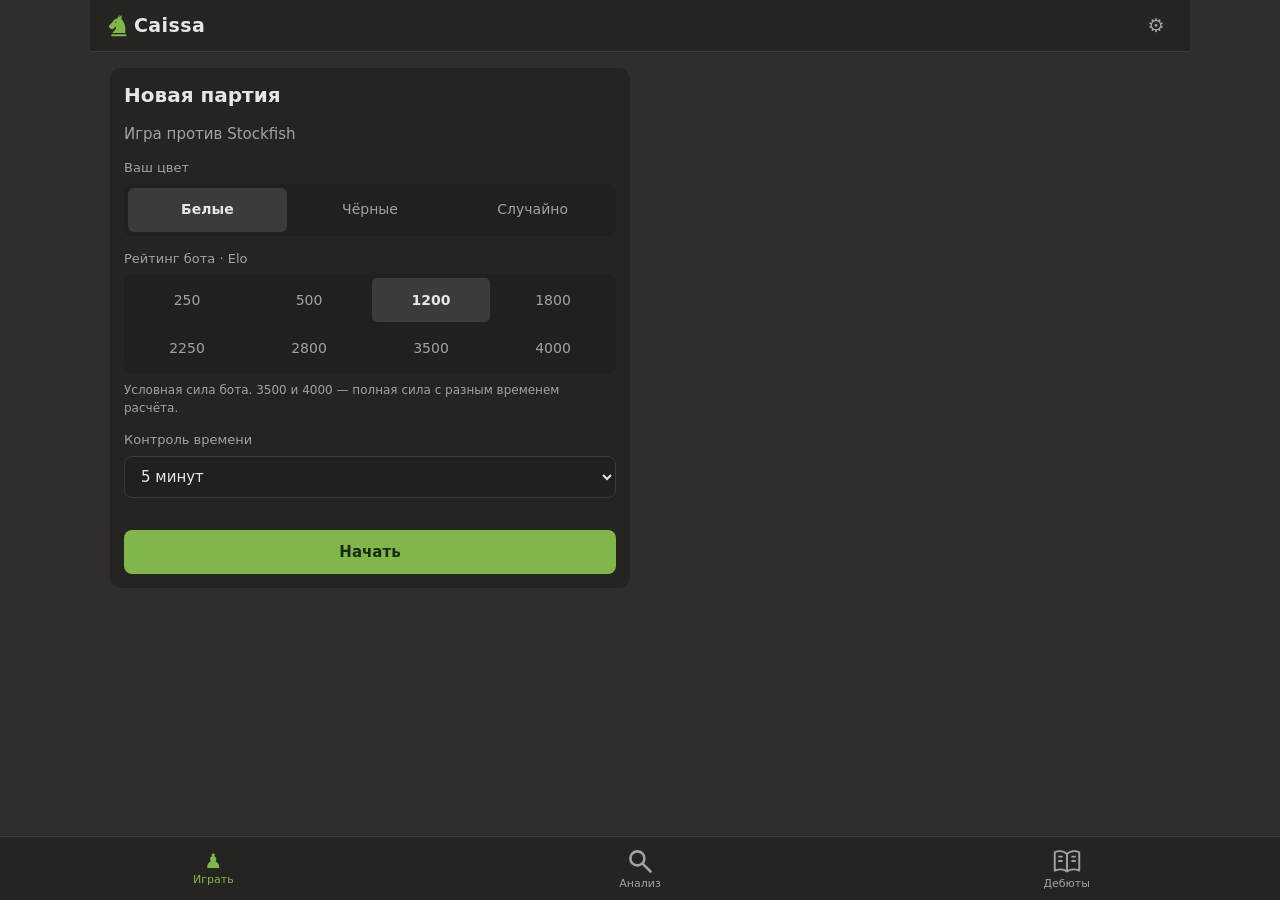
==== assets/web/index.html @ edf39542 "Release Caissa 1.4.0: English UI, original sounds and reusable reports" ====
<!DOCTYPE html>
<html lang="ru">
<head>
<meta charset="utf-8">
<meta name="viewport" content="width=device-width, initial-scale=1, viewport-fit=cover">
<meta name="theme-color" content="#262421">
<title>Caissa</title>
<link rel="stylesheet" href="style.css">
<link rel="stylesheet" href="board-fixes.css">
<link rel="stylesheet" href="caissa.css">
</head>
<body>
<div id="launch" aria-hidden="true"><img src="caissa-knight.svg" alt=""><strong>Caissa</strong></div>
<div id="app">
  <header id="topbar">
    <div class="brand"><img src="caissa-knight.svg" alt="">Caissa</div>
    <button id="settingsBtn" class="icon-btn" aria-label="Настройки">⚙</button>
  </header>

  <main id="main">
    <section id="screen-play" class="screen">
      <div id="playSetup" class="card">
        <h2>Новая партия</h2>
        <p class="muted">Игра против Stockfish</p>
        <div class="field">
          <span class="field-label">Ваш цвет</span>
          <div class="seg" id="colorSeg">
            <button data-color="w" class="active">Белые</button>
            <button data-color="b">Чёрные</button>
            <button data-color="r">Случайно</button>
          </div>
        </div>
        <div class="field">
          <span class="field-label">Рейтинг бота · Elo</span>
          <div class="seg" id="levelSeg">
            <button data-level="250">250</button><button data-level="500">500</button>
            <button data-level="1200" class="active">1200</button><button data-level="1800">1800</button>
            <button data-level="2250">2250</button><button data-level="2800">2800</button>
            <button data-level="3500">3500</button><button data-level="4000">4000</button>
          </div>
          <p class="muted small-note">Условная сила бота. 3500 и 4000 — полная сила с разным временем расчёта.</p>
        </div>
        <label class="field"><span class="field-label">Контроль времени</span><select id="playTime" class="select"><option value="0:0">Без часов</option><option value="1:0">1 минута</option><option value="3:0">3 минуты</option><option value="3:2">3 + 2</option><option value="5:0" selected>5 минут</option><option value="10:0">10 минут</option><option value="15:10">15 + 10</option></select></label>
        <button id="startGame" class="primary wide">Начать</button>
      </div>

      <div id="playGame" class="hidden">
        <div class="player" id="playTop">
          <span class="dot black"></span><span class="name">Stockfish</span>
        </div>
        <div class="board-column play-board-column">
        <div class="board-wrap">
          <div class="evalbar" id="playEval"><div class="fill"></div><span class="evalnum"></span></div>
          <div id="playBoard" class="board"></div>
        </div>
        <div class="board-tools" id="playTimeline" aria-label="Просмотр партии без отмены ходов">
          <button id="playFirst" aria-label="Первая позиция">«</button><button id="playPrev" aria-label="Посмотреть предыдущий ход">‹</button>
          <span class="step-label" id="playPosition">0 / 0</span>
          <button id="playNext" aria-label="Посмотреть следующий ход">›</button><button id="playLast" aria-label="Текущая позиция">»</button>
        </div>
        </div>
        <div class="player" id="playBottom">
          <span class="dot white"></span><span class="name">Вы</span>
        </div>
        <div class="status" id="playStatus" role="status"></div>
        <button id="playReturn" class="ghost wide hidden">Вернуться к игре</button>
        <button id="playCancelPremove" class="ghost wide hidden">Отменить премув</button>
        <button id="playRetry" class="primary wide hidden">Повторить ход движка</button>
        <div class="controls">
          <button id="playUndo" title="Это отменяет ходы, в отличие от стрелок просмотра">Отменить мой ход</button>
          <button id="playHint">Подсказка</button>
          <button id="playFlip">Перевернуть</button>
          <button id="playNew" class="danger">Сдаться</button>
        </div>
        <div class="moves" id="playMoves"></div>
        <button id="playReport" class="ghost wide hidden">Отчёт</button>
        <button id="playReview" class="primary wide">Разобрать партию</button>
      </div>
    </section>

    <section id="screen-analysis" class="screen hidden">
      <div class="seg big" id="analysisMode">
        <button data-mode="live" class="active">Живая доска</button>
        <button data-mode="pgn">PGN</button>
      </div>

      <div id="livePane">
        <div class="opening" id="liveOpening"></div>
        <div class="board-column">
        <div class="board-wrap">
          <div class="evalbar" id="liveEval"><div class="fill"></div><span class="evalnum"></span></div>
          <div id="liveBoard" class="board"></div>
        </div>
        <div class="board-tools" id="liveQuickTools" aria-label="Ходы живого анализа">
          <button id="liveFirst" aria-label="Первая позиция">«</button><button id="liveUndo" aria-label="Посмотреть предыдущий ход">‹</button>
          <span id="livePosition" class="step-label">0 / 0</span>
          <button id="liveRedo" aria-label="Посмотреть следующий ход">›</button><button id="liveLast" aria-label="Последняя позиция">»</button>
        </div>
        </div>
        <div class="explain" id="liveExplain">Считаю…</div>
        <div class="accuracy" id="liveAccuracy"></div>
        <div class="controls">
          <button id="liveReset">Сброс</button>
          <button id="liveFen">FEN</button>
          <button id="liveFlip">Перевернуть</button>
          <button id="liveArrow" class="active">Стрелка</button>
        </div>
        <div class="controls">
          <button id="liveFull" class="primary">Разобрать целиком</button>
          <button id="liveSave">Сохранить PGN</button>
        </div>
        <div class="moves" id="liveMoves"></div>
      </div>

      <div id="pgnPane" class="hidden">
        <div class="card import" id="pgnImport">
          <h2>Разбор PGN</h2>
          <p class="muted">Файл .pgn или вставленный текст. Несколько партий в одном файле поддерживаются.</p>
          <div class="controls">
            <button id="pgnPick" class="primary">Выбрать .pgn</button>
            <button id="pgnPasteBtn">Вставить PGN</button>
          </div>
          <textarea id="pgnText" class="hidden" rows="6" placeholder="[Event &quot;...&quot;]&#10;1. e4 e5 2. Nf3 ..."></textarea>
          <button id="pgnParse" class="primary wide hidden">Разобрать текст</button>
            <div class="seg small" id="pgnDepth">
              <button data-depth="14" class="active">Быстро</button>
              <button data-depth="18">Глубоко</button>
            </div>
          <div id="pgnErrors" class="errors"></div>
          <div id="pgnGames" class="games"></div>
        </div>

        <div id="pgnRun" class="hidden">
          <div class="card">
            <div class="run-head">
              <div>
                <div class="run-title" id="pgnRunTitle">Разбор партии</div>
                <div class="muted" id="pgnRunSub"></div>
              </div>
              <button id="pgnCancel" class="danger">Отмена</button>
            </div>
            <div class="progress"><div class="progress-fill" id="pgnProgressBar"></div></div>
            <div class="muted" id="pgnProgressText">ход 0 из 0</div>

          </div>
        </div>

        <div id="pgnResult" class="hidden">
          <div class="card">
            <div class="run-head">
              <div>
                <div class="run-title" id="pgnResultTitle"></div>
                <div class="muted" id="pgnResultSub"></div>
              </div>
              <button id="pgnNew" class="ghost">Другой PGN</button>
            </div>
            <div class="acc-bars" id="pgnAccBars"></div>
            <div class="verdict" id="pgnVerdict"></div>
            <p id="pgnReviewNote" class="muted review-note"></p><button id="pgnDeepen" class="ghost">Проверить глубже</button>
            <h3 id="pgnCountsTitle"></h3>
            <div class="seg small" id="pgnSides" aria-label="Категории ходов выбранной стороны"><button data-side="w" class="active" aria-pressed="true">Белые</button><button data-side="b" aria-pressed="false">Чёрные</button><button data-side="all" aria-pressed="false">Обе стороны</button></div>
            <div class="chips" id="pgnChips"></div>
            <div class="keymoves" id="pgnKeyMoves"></div>
          </div>
          <div class="opening" id="pgnOpening"></div>
          <div class="board-column">
        <div class="board-wrap">
            <div class="evalbar" id="pgnEval"><div class="fill"></div><span class="evalnum"></span></div>
            <div id="pgnBoard" class="board"></div>
          </div>
          <div class="board-tools" aria-label="Навигация по партии">
            <button id="pgnFirst" aria-label="Начальная позиция">«</button>
            <button id="pgnPrev" aria-label="Предыдущий ход">‹</button>
            <button id="pgnNext" aria-label="Следующий ход">›</button>
            <button id="pgnLast" aria-label="Последний ход">»</button>
            <button id="pgnArrow" aria-pressed="true">Стрелки: вкл</button>
          </div>
        </div>
          <div class="explain" id="pgnExplain"></div>
          <div class="moves" id="pgnMoves"></div>
        </div>
      </div>
    </section>

    <section id="screen-openings" class="screen hidden">
      <div id="openingListView">
        <div class="opening-filters" id="openingFilters" aria-label="Тип дебюта"><button data-filter="all" class="active" aria-pressed="true">Все</button><button data-filter="attack" aria-pressed="false">Атаки</button><button data-filter="counter" aria-pressed="false">Контры</button><button data-filter="gambit" aria-pressed="false">Гамбиты</button></div>
        <input id="openingSearch" type="search" placeholder="Поиск дебюта" autocomplete="off">
        <div id="openingList" class="opening-list"></div>
      </div>
      <div id="openingDetailView" class="hidden">
        <button id="openingBack" class="ghost">‹ Все дебюты</button>
        <h2 id="openingTitle"></h2>
        <div class="opening-eco" id="openingEco"></div>
        <label class="variant-picker">Вариант
          <select id="openingVariantSelect" class="select"></select>
        </label>
        <div class="board-column">
        <div class="board-wrap">
          <div class="evalbar" id="openingEval"><div class="fill"></div><span class="evalnum"></span></div>
          <div id="openingBoard" class="board"></div>
        </div>
        <div class="board-tools" aria-label="Навигация по дебюту">
          <button id="openingFirst" aria-label="В начало линии">«</button>
          <button id="openingPrev" aria-label="Предыдущий ход">‹</button>
          <span class="step-label" id="openingStep"></span>
          <button id="openingNext" aria-label="Следующий ход">›</button>
          <button id="openingLast" aria-label="В конец линии">»</button>
        </div>
        </div>
        <div class="lesson-head"><strong id="openingCurrentMove"></strong><button id="openingArrow" class="ghost" aria-pressed="true">Стрелки: вкл</button></div>
        <div class="explain lesson-note" id="openingExplain" role="status"></div>
        <div class="opening-eval-text" id="openingEvalText"></div>
        <input id="openingTimeline" class="opening-timeline" type="range" min="0" max="1" value="0" aria-label="Позиция в линии">
        <div class="moves" id="openingMoves" aria-label="Ходы выбранного варианта"></div>
        <section class="card explorer-card" aria-label="Необязательная база Lichess онлайн">
          <h3>Продолжения Lichess</h3><button id="explorerLoad" class="primary wide">Запросить эту позицию</button>
          <p class="muted" id="explorerStatus" role="status">База мастеров — по запросу. Встроенные дебюты доступны без интернета.</p>
          <div id="explorerMoves"></div>
        </section>
        <div class="opening-line" id="openingLine"></div>
        <div class="guide">
          <h3>Идея</h3>
          <p id="openingIdea"></p>
          <h3>Планы за белых</h3>
          <ul id="openingWhite"></ul>
          <h3>Планы за чёрных</h3>
          <ul id="openingBlack"></ul>
          <h3>Типичные ошибки</h3>
          <ul id="openingMistakes"></ul>
          <h3>Варианты</h3>
          <div id="openingVariations" class="variations"></div>
        </div>
        <button id="openingAnalyze" class="primary wide">Разобрать на доске</button>
      </div>
    </section>
  </main>

  <nav id="tabbar">
    <button data-tab="play" class="active"><span class="tab-ico">♟</span>Играть</button>
    <button data-tab="analysis"><span class="tab-ico analysis-search" aria-hidden="true"><svg viewBox="0 0 32 32" fill="none" stroke="currentColor" stroke-width="3" stroke-linecap="round"><circle cx="13" cy="13" r="8"/><path d="M19 19L28 28"/></svg></span>Анализ</button>
    <button data-tab="openings"><span class="tab-ico analysis-search" aria-hidden="true"><svg viewBox="0 0 32 32" fill="none" stroke="currentColor" stroke-width="2.2" stroke-linejoin="round"><path d="M16 8C12 4 6 4 2 6v21c5-2 10-2 14 1 4-3 9-3 14-1V6c-4-2-10-2-14 2Zm0 0v20M6 11h5m-5 5h5m10-5h5m-5 5h5"/></svg></span>Дебюты</button>
  </nav>
</div>

<div id="modalRoot" class="modal-root hidden">
  <div class="modal-backdrop" data-close="1"></div>
  <div class="modal" id="modalBox" role="dialog" aria-modal="true" aria-label="Диалог"></div>
</div>

<input type="file" id="pgnFile" accept=".pgn,text/plain" class="hidden">

<script src="chess.js"></script>
<script src="review.js"></script>
<script src="analysis.js"></script>
<script src="pgn.js"></script>
<script src="move-classification.js"></script>
<script src="review-pipeline.js"></script>
<script src="openings-lookup.js"></script>
<script src="opening-lessons.js"></script>
<script src="opening-explorer.js"></script>
<script src="engine.js"></script>
<script src="game-session.js"></script>
<script src="i18n.js"></script>
<script src="sounds.js"></script>
<script src="board.js"></script>
<script src="app.js"></script>
</body>
</html>
---- assets/web/style.css ----
:root {
  --bg: #302e2b;
  --panel: #262421;
  --panel2: #21201d;
  --line: #3d3a37;
  --text: #e6e6e6;
  --muted: #a3a2a0;
  --accent: #81b64c;
  --accent-dark: #6a9a3d;
  --light: #ebecd0;
  --dark: #779556;
  --danger: #ca3431;
  --radius: 10px;
}

* { box-sizing: border-box; -webkit-tap-highlight-color: transparent; }
html, body { margin: 0; padding: 0; background: var(--bg); color: var(--text); }
body {
  font-family: Roboto, "Segoe UI", system-ui, -apple-system, sans-serif;
  font-size: 15px;
  line-height: 1.35;
  overscroll-behavior: none;
}
button, input, textarea, select { font: inherit; color: inherit; }
button { border: 0; background: none; cursor: pointer; }
.hidden { display: none !important; }
.muted { color: var(--muted); }
.wide { width: 100%; }
a { color: var(--accent); }
button:disabled { opacity: .4; cursor: default; }
button:focus-visible, a:focus-visible, input:focus-visible, textarea:focus-visible, select:focus-visible { outline: 2px solid var(--accent); outline-offset: 3px; }

.select {
  width: 100%; background: var(--panel2); border: 1px solid var(--line);
  border-radius: 8px; padding: 10px 12px; outline: none;
}
.check { display: flex; align-items: center; gap: 9px; margin: 12px 0; }
.check input { width: 18px; height: 18px; accent-color: var(--accent); }

.toast {
  position: fixed; left: 50%; bottom: 84px; z-index: 200;
  transform: translate(-50%, 12px); opacity: 0;
  background: #3d3a37; color: var(--text); padding: 10px 16px;
  border-radius: 9px; font-size: 13px; max-width: 86vw;
  box-shadow: 0 8px 28px rgba(0,0,0,.45); transition: opacity .2s, transform .2s;
  pointer-events: none;
}
.toast.show { opacity: 1; transform: translate(-50%, 0); }

#app { max-width: 760px; margin: 0 auto; padding-bottom: 80px; padding-bottom: calc(80px + env(safe-area-inset-bottom, 0px)); }

#topbar {
  position: sticky; top: 0; z-index: 20;
  display: flex; align-items: center; justify-content: space-between;
  height: 52px; padding: 0 14px; height: calc(52px + env(safe-area-inset-top, 0px)); padding: env(safe-area-inset-top, 0px) 14px 0;
  background: var(--panel); border-bottom: 1px solid var(--line);
}
.brand { font-size: 19px; font-weight: 700; letter-spacing: .4px; }
.brand::before { content: "♞"; color: var(--accent); margin-right: 7px; }
.icon-btn {
  width: 40px; height: 40px; border-radius: 50%;
  font-size: 19px; color: var(--muted);
}
.icon-btn:active { background: var(--line); }

.screen { padding: 14px 14px 8px; }
h2 { margin: 0 0 6px; font-size: 20px; }
h3 { margin: 18px 0 6px; font-size: 15px; color: var(--accent); }

.card {
  background: var(--panel); border-radius: var(--radius);
  padding: 14px; margin-bottom: 12px;
}
.field { margin: 14px 0; }
.field-label { display: block; font-size: 13px; color: var(--muted); margin-bottom: 7px; }

.seg { display: flex; gap: 4px; background: var(--panel2); padding: 4px; border-radius: 8px; }
.seg button {
  flex: 1; padding: 9px 6px; border-radius: 6px; color: var(--muted);
  font-size: 14px; white-space: nowrap;
}
.seg button.active { background: #3d3a37; color: var(--text); font-weight: 600; }
.seg.big { margin-bottom: 12px; }
.seg.small { margin-top: 12px; }
.seg.small button { padding: 7px; font-size: 13px; }

.primary {
  background: var(--accent); color: #1b2a10; font-weight: 700;
  padding: 12px 18px; border-radius: 8px;
}
.primary:active { background: var(--accent-dark); }
.ghost { color: var(--muted); padding: 8px 10px; border-radius: 6px; }
.ghost:active { background: var(--line); }
.danger { color: #fff; background: var(--danger); padding: 9px 14px; border-radius: 8px; font-weight: 600; }

.controls { display: flex; flex-wrap: wrap; gap: 7px; margin: 10px 0; }
.controls button {
  background: var(--panel2); border: 1px solid var(--line);
  padding: 9px 12px; border-radius: 7px; font-size: 13px; color: var(--text);
}
.controls button:active { background: var(--line); }
.controls button.active { border-color: var(--accent); color: var(--accent); }
.controls button.primary { background: var(--accent); color: #1b2a10; border-color: var(--accent); }

/* players */
.player {
  display: flex; align-items: center; gap: 9px;
  padding: 7px 2px; min-height: 34px; font-size: 14px;
}
.player .dot { width: 11px; height: 11px; border-radius: 50%; background: #eee; border: 1px solid #111; }
.player .dot.black { background: #1b1b1b; }
.player .name { font-weight: 600; }
.player .meta { margin-left: auto; color: var(--muted); font-size: 12px; }

/* board */
.board-wrap { display: flex; gap: 6px; align-items: stretch; margin: 4px 0; }
.board {
  position: relative; flex: 1; width: 100%; min-width: 0;
  border-radius: 6px; overflow: hidden; touch-action: none; user-select: none;
  box-shadow: 0 6px 22px rgba(0,0,0,.35);
  max-width: 620px;
  max-width: min(100%, 620px);
}
.board::before { content: ""; display: block; padding-top: 100%; }
.sq-layer, .pc-layer, .arrow-layer { position: absolute; inset: 0; }
.sq-layer { display: grid; grid-template-columns: repeat(8, 1fr); grid-template-rows: repeat(8, 1fr); }
.pc-layer { pointer-events: none; }
.arrow-layer { pointer-events: none; z-index: 5; }
.sq { position: relative; }
.sq.light { background: var(--light); }
.sq.dark { background: var(--dark); }
.sq.last { background-image: linear-gradient(rgba(255,235,59,.42), rgba(255,235,59,.42)); }
.sq.selected { background-image: linear-gradient(rgba(255,235,59,.55), rgba(255,235,59,.55)); }
.sq.check { background-image: none; }
.sq.move::after {
  content: ""; position: absolute; left: 50%; top: 50%; width: 26%; height: 26%;
  transform: translate(-50%, -50%); border-radius: 50%; background: rgba(20,20,20,.22);
}
.sq.capture::after {
  content: ""; position: absolute; inset: 6%; border-radius: 50%;
  border: 5px solid rgba(20,20,20,.22);
}
.coord {
  position: absolute; font-size: 9px; font-weight: 700; opacity: .75; pointer-events: none;
}
.coord.file { right: 3px; bottom: 1px; }
.coord.rank { left: 2px; top: 1px; }
.sq.light .coord { color: #779556; }
.sq.dark .coord { color: #ebecd0; }

.pc {
  position: absolute; width: 12.5%; height: 12.5%; z-index: 3;
  transition: none;
}
.pc img { width: 100%; height: 100%; display: block; pointer-events: none; }
.pc.dragging { z-index: 10; }

/* eval bar */
.evalbar {
  position: relative; width: 17px; border-radius: 4px; overflow: hidden;
  background: #403d39; flex: 0 0 17px;
}
.evalbar .fill {
  position: absolute; left: 0; right: 0; bottom: 0; height: 50%;
  background: #f0f0f0; transition: height .28s ease;
}
.evalbar .evalnum {
  position: absolute; left: 0; right: 0; top: 3px; text-align: center;
  font-size: 9px; font-weight: 700; color: #302e2b; z-index: 2;
  writing-mode: vertical-rl; transform: rotate(180deg);
}

/* status / eval */
.status { min-height: 22px; font-size: 14px; color: var(--muted); margin: 2px 2px 4px; }
.explain { min-height: 42px; padding: 9px 12px; margin: 6px 0; background: var(--panel); border-radius: 8px; }
.accuracy { color: var(--muted); font-size: 13px; margin: 2px 2px 6px; }
.opening { min-height: 20px; font-size: 13px; color: var(--accent); margin: 2px 2px 6px; }

/* move list */
.moves {
  background: var(--panel); border-radius: 8px; padding: 4px 8px;
  max-height: 260px; overflow-y: auto; font-size: 14px;
}
.mvrow { display: grid; grid-template-columns: 34px 1fr 1fr; align-items: center; gap: 4px; padding: 2px 0; }
.mvrow .num { color: var(--muted); font-size: 12px; text-align: right; padding-right: 4px; }
.mv {
  display: flex; align-items: center; gap: 5px; padding: 3px 5px; border-radius: 5px;
  min-width: 0; text-align: left; color: var(--text);
}
.mv .san { overflow: hidden; text-overflow: ellipsis; white-space: nowrap; }
.mv.active { background: #3d3a37; }
.mv .last { color: var(--accent); font-weight: 600; }
.badge {
  flex: 0 0 auto; display: inline-flex; align-items: center; justify-content: center;
  min-width: 17px; height: 17px; padding: 0 3px; border-radius: 50%;
  font-size: 10px; font-weight: 800; color: #1c1c1c;
}
.badge.eval {
  border-radius: 5px; min-width: 30px; font-size: 10px; font-weight: 700;
  background: #3d3a37 !important; color: var(--text);
}
.b-brilliant { background: #1bada6; color: #fff; }
.b-great { background: #1bada6; color: #fff; }
.b-best { background: #96bc4b; }
.b-excellent { background: #96bc4b; }
.b-good { background: #96af8b; }
.b-book { background: #a88865; color: #fff; }
.b-inaccuracy { background: #f7c045; }
.b-mistake { background: #e58f2a; color: #fff; }
.b-missed { background: #dbac16; }
.b-blunder { background: #ca3431; color: #fff; }
.b-forced { background: #81b64c; color: #102408; }

/* PGN */
textarea, input[type="search"] {
  width: 100%; background: var(--panel2); border: 1px solid var(--line);
  border-radius: 8px; padding: 10px 12px; outline: none;
}
textarea { resize: vertical; margin-top: 10px; font-family: ui-monospace, Consolas, monospace; font-size: 12px; }
input[type="search"] { margin-bottom: 10px; }
.errors { color: #f18b88; font-size: 13px; margin-top: 8px; white-space: pre-wrap; }
.games { margin-top: 12px; display: flex; flex-direction: column; gap: 7px; }
.game {
  display: flex; align-items: center; gap: 10px; width: 100%;
  padding: 10px 12px; background: var(--panel2); border: 1px solid var(--line);
  border-radius: 8px; text-align: left;
}
.game:active { border-color: var(--accent); }
.game .players { flex: 1; min-width: 0; }
.game .who { font-weight: 600; overflow: hidden; text-overflow: ellipsis; white-space: nowrap; }
.game .res { color: var(--muted); font-size: 12px; }
.game .cnt { color: var(--muted); font-size: 12px; }

.run-head { display: flex; align-items: flex-start; justify-content: space-between; gap: 10px; }
.run-title { font-weight: 700; font-size: 16px; margin-bottom: 2px; }
.progress { height: 8px; background: var(--panel2); border-radius: 5px; overflow: hidden; margin: 14px 0 6px; }
.progress-fill { height: 100%; width: 0; background: var(--accent); transition: width .2s; }

.acc-bars { display: flex; gap: 12px; margin: 14px 0 6px; }
.acc { flex: 1; }
.acc .top { display: flex; justify-content: space-between; font-size: 12px; color: var(--muted); margin-bottom: 4px; }
.acc .bar { height: 7px; border-radius: 4px; background: var(--panel2); overflow: hidden; }
.acc .bar span { display: block; height: 100%; background: var(--accent); }
.acc.black .bar span { background: #6f8f52; }
.acc .val { font-weight: 700; color: var(--text); }
.verdict { font-size: 15px; font-weight: 600; margin: 10px 0; }
.chips { display: flex; flex-wrap: wrap; gap: 6px; }
.chip {
  display: inline-flex; align-items: center; gap: 5px; padding: 4px 8px;
  background: var(--panel2); border-radius: 20px; font-size: 12px; color: var(--muted);
}
.chip b { color: var(--text); }
.keymoves { margin-top: 10px; }
.keymove {
  display: flex; gap: 8px; align-items: baseline; padding: 6px 0;
  border-top: 1px solid var(--line); font-size: 13px;
}
.keymove .km-no { color: var(--muted); font-size: 12px; white-space: nowrap; }
.keymove .km-text { flex: 1; }
.step-label { min-width: 70px; text-align: center; align-self: center; color: var(--muted); font-size: 13px; }

/* openings */
.opening-list { display: flex; flex-direction: column; gap: 7px; }
.opening-card {
  display: flex; align-items: center; gap: 12px; width: 100%; text-align: left;
  padding: 12px; background: var(--panel); border-radius: 9px;
}
.opening-card:active { background: #2f2d2a; }
.opening-card .eco {
  flex: 0 0 auto; font-size: 11px; font-weight: 700; color: var(--accent);
  background: #1f2a16; border-radius: 5px; padding: 4px 6px;
}
.opening-card > span:last-child { flex: 1; min-width: 0; }
.opening-card .oc-name { display: block; font-weight: 600; }
.opening-card .oc-line { display: block; color: var(--muted); font-size: 12px; margin-top: 2px; overflow: hidden; text-overflow: ellipsis; white-space: nowrap; }
.opening-eco { color: var(--muted); font-size: 13px; margin: 2px 0 12px; }
.opening-line {
  font-family: ui-monospace, Consolas, monospace; font-size: 12px; color: var(--muted);
  background: var(--panel); border-radius: 8px; padding: 9px 11px; margin-bottom: 10px;
  word-break: break-word;
}
.guide p { margin: 0 0 6px; }
.guide ul { margin: 0; padding-left: 20px; }
.guide li { margin-bottom: 4px; }
.variations { display: flex; flex-direction: column; gap: 6px; }
.variation {
  text-align: left; padding: 9px 11px; background: var(--panel); border-radius: 7px;
}
.variation .vn { font-weight: 600; }
.variation .vl { display: block; color: var(--muted); font-size: 12px; margin-top: 2px; }

/* modal */
.modal-root { position: fixed; inset: 0; z-index: 100; display: flex; align-items: center; justify-content: center; padding: 18px; }
.modal-backdrop { position: absolute; inset: 0; background: rgba(0,0,0,.62); }
.modal {
  position: relative; width: 100%; max-width: 440px; max-height: 86vh; max-height: calc(100vh - env(safe-area-inset-top, 0px) - env(safe-area-inset-bottom, 0px) - 32px); overflow-y: auto;
  background: var(--panel); border-radius: 12px; padding: 18px;
  box-shadow: 0 18px 60px rgba(0,0,0,.6);
}
.modal h3 { margin-top: 0; }
.modal .modal-actions { display: flex; gap: 8px; justify-content: flex-end; margin-top: 16px; }
.promo-grid { display: flex; gap: 8px; justify-content: center; padding: 6px; }
.promo-grid button {
  width: 64px; height: 64px; background: var(--panel2); border-radius: 8px;
}
.promo-grid img { width: 52px; height: 52px; }

/* nav */
#tabbar {
  position: fixed; left: 0; right: 0; bottom: 0; z-index: 30;
  display: flex; height: 64px; height: calc(64px + env(safe-area-inset-bottom, 0px)); background: var(--panel);
  border-top: 1px solid var(--line);
  padding-bottom: env(safe-area-inset-bottom);
}
#tabbar button {
  flex: 1; display: flex; flex-direction: column; align-items: center; justify-content: center;
  gap: 2px; font-size: 11px; color: var(--muted); height: 64px;
}
#tabbar button.active { color: var(--accent); }
.tab-ico { font-size: 20px; line-height: 1; }

/* landscape */
@media (min-aspect-ratio: 1/1) and (min-width: 620px) {
  #app { max-width: 1100px; }
  .screen { padding: 16px 20px; }
  #livePane, #pgnResult, #playGame { display: grid; grid-template-columns: minmax(0, 1fr) 340px; gap: 18px; align-items: start; }
  #playSetup { max-width: 520px; }
  #playGame .player, #livePane > .opening, #livePane > .explain, #livePane > .accuracy,
  #livePane > .controls, #livePane > .moves, #playGame > .controls, #playGame > .moves,
  #playGame > .status, #playGame > #playReview { grid-column: 2; }
  #playGame .board-wrap, #livePane .board-wrap { grid-column: 1; grid-row: 1 / span 8; }
  #playGame .board-wrap { grid-row: 2 / span 6; }
  #playGame #playTop { grid-column: 1; grid-row: 1; align-self: start; }
  #playGame #playBottom { grid-column: 1; grid-row: 8; align-self: end; }
  #pgnResult > .card { grid-column: 2; }
  #pgnResult > .opening, #pgnResult > .controls, #pgnResult > .explain, #pgnResult > .moves { grid-column: 2; }
  #pgnResult > .board-wrap { grid-column: 1; grid-row: 1 / span 6; }
  #pgnResult > .card { grid-row: 1 / span 2; }
  .board { max-width: min(100%, calc(100vh - 190px)); }
}

@media (prefers-reduced-motion: reduce) {
  *, *::before, *::after { animation: none !important; transition: none !important; }
}

/* Controls stay within the WebView viewport; Android consumes native insets. */
.controls button, .seg button, .ghost { min-height: 44px; }
.board-tools {
  display: flex; align-items: center; gap: 6px; padding: 6px;
  margin: 4px 0 8px; background: var(--panel); border: 1px solid var(--line);
  border-radius: 8px; z-index: 24; position: sticky;
  bottom: 68px; bottom: calc(68px + env(safe-area-inset-bottom, 0px));
}
.board-tools button { flex: 1; min-width: 44px; min-height: 46px; border-radius: 6px; background: var(--panel2); padding: 6px 10px; font-weight: 600; }
.board-tools button:active { background: var(--line); }
.board-tools .step-action { background: #38472c; color: #e4f2d5; }
.board-tools button.active { color: var(--accent); }
.tool-hint { font-size: 11px; color: var(--muted); text-align: center; }
.badge.badge-icon { padding: 0; background: none; width: 20px; height: 20px; }
.badge-icon img { display: block; width: 100%; height: 100%; }
.mark-layer { position: absolute; inset: 0; pointer-events: none; z-index: 12; }
.move-badge { position: absolute; width: 12.5%; height: 12.5%; }
.move-badge img, .corner-symbol { position: absolute; right: 1px; top: 1px; width: 38%; height: 38%; object-fit: contain; }
.corner-symbol { border-radius: 50%; display: flex; align-items: center; justify-content: center; color: #fff; font-size: clamp(10px, 2.7vw, 20px); font-weight: 800; }
.move-badge .brilliant-enter { animation: brilliant-reveal 1100ms cubic-bezier(.2,.7,.2,1) both; }
@keyframes brilliant-reveal {
  0% { width: 92%; height: 92%; top: 4%; right: 4%; opacity: 0; transform: scale(.75); }
  25% { width: 92%; height: 92%; top: 4%; right: 4%; opacity: 1; transform: scale(1); }
  55% { width: 92%; height: 92%; top: 4%; right: 4%; opacity: 1; transform: scale(1); }
  100% { width: 38%; height: 38%; top: 1px; right: 1px; opacity: 1; transform: scale(1); }
}
.pc.dragging { animation: none !important; will-change: transform; }
.pc img { -webkit-user-drag: none; }
.variant-picker { display: block; margin: 6px 0 10px; color: var(--muted); font-size: 13px; scroll-margin-top: 60px; }
.variant-picker .select { margin-top: 5px; color: var(--text); }
.variation.active { outline: 2px solid var(--accent); outline-offset: -2px; }
.opening-timeline { width: 100%; min-height: 44px; accent-color: var(--accent); }
.lesson-head { display: flex; align-items: center; justify-content: space-between; gap: 8px; }
.lesson-head strong { font-size: 17px; }
.lesson-note { font-size: 15px; line-height: 1.5; }
.opening-eval-text { color: var(--muted); font-size: 12px; margin: 6px 0 10px; }
#openingMoves { margin-bottom: 12px; }
@media (min-aspect-ratio: 1/1) and (min-width: 620px) {
  #livePane > .board-tools { grid-column: 1; grid-row: 9; position: static; }
  #pgnResult > .board-tools { grid-column: 1; grid-row: 7; position: static; }
  #openingDetailView { display: grid; grid-template-columns: minmax(0,1fr) minmax(280px,340px); gap: 8px 18px; }
  #openingDetailView > * { grid-column: 2; min-width: 0; }
  #openingDetailView > .board-wrap { grid-column: 1; grid-row: 2 / span 5; }
  #openingDetailView > .board-tools { grid-column: 1; grid-row: 7; position: static; }
  #openingDetailView > .opening-timeline { grid-column: 1; grid-row: 8; }
  #openingDetailView > #openingBack { grid-column: 1; grid-row: 1; justify-self: start; }
  #openingDetailView > #openingTitle { grid-row: 1; }
  #openingDetailView > #openingEco { grid-row: 2; }
  #openingDetailView > .variant-picker { grid-row: 3; }
  #openingDetailView > .lesson-head { grid-row: 4; }
  #openingDetailView > .lesson-note { grid-row: 5; }
  #openingDetailView > #openingMoves { grid-row: 7 / span 2; }
}
@media (prefers-reduced-motion: reduce) { .move-badge .brilliant-enter { animation: none !important; } }

.board-column { min-width: 0; align-self: start; }
@media (min-aspect-ratio: 1/1) and (min-width: 620px) {
  .board-column { max-width: min(100%, calc(100vh - 167px)); }
  .board-column .board-tools { position: static; }
  #livePane > .board-column { grid-column: 1; grid-row: 1 / span 8; }
  #pgnResult > .board-column { grid-column: 1; grid-row: 1 / span 6; }
  #openingDetailView > .board-column { grid-column: 1; grid-row: 2 / span 7; }
}

@media (min-aspect-ratio: 1/1) and (min-width: 620px) {
  #analysisMode { width: 340px; margin-left: auto; }
  #livePane > .board-column, #pgnResult > .board-column { margin-top: -64px; max-width: min(100%, calc(100vh - 185px)); }
  #playGame .board { max-width: min(100%, calc(100vh - 230px)); }
  #openingDetailView > .board-column { max-width: min(100%, calc(100vh - 230px)); }
  #openingDetailView > .opening-timeline { display: none; }
}

.check-layer { position: absolute; inset: 0; pointer-events: none; z-index: 2; }
.king-aura { position: absolute; width: 12.5%; height: 12.5%; }
.king-aura::before { content: ""; position: absolute; inset: -9%; border-radius: 50%; background: radial-gradient(circle, rgba(242,42,42,.95) 5%, rgba(226,36,36,.7) 42%, rgba(221,32,32,.22) 63%, transparent 77%); filter: blur(2px); }
.pc.sliding { z-index: 9; will-change: transform; }
.tab-ico.analysis-search { width: 28px; height: 28px; }
.tab-ico.analysis-search svg { display: block; width: 28px; height: 28px; }

#pgnSides { margin-bottom: 12px; }
.opening-filters { display: flex; flex-wrap: wrap; gap: 6px; margin-bottom: 10px; }
.opening-filters button { min-height: 44px; padding: 8px 14px; border: 1px solid var(--line); border-radius: 7px; background: var(--panel); }
.opening-filters button.active { background: #38472c; color: #d7edc5; border-color: var(--accent); }
.explorer-card { margin: 12px 0; }
.explorer-card h3 { margin-top: 0; }
#explorerStatus { font-size: 12px; line-height: 1.5; }
.explorer-move { display: grid; grid-template-columns: 70px 1fr; gap: 6px; align-items: center; min-height: 54px; width: 100%; border-top: 1px solid var(--line); text-align: left; padding: 9px 4px; }
.explorer-move span { font-size: 12px; color: var(--muted); }
.explorer-ratio { display: flex; height: 8px; grid-column: 1 / -1; border-radius: 4px; overflow: hidden; background: #555; }
.explorer-ratio i:nth-child(1) { background: #eee; }.explorer-ratio i:nth-child(2) { background: #888; }.explorer-ratio i:nth-child(3) { background: #111; }
@media (min-aspect-ratio: 1/1) and (min-width: 620px) {
  #playGame > .play-board-column { grid-column: 1; grid-row: 1 / span 10; max-width: min(100%, calc(100vh - 200px)); }
  #playGame .play-board-column .board { max-width: 100%; }
  #playGame #playTop { grid-column: 2; grid-row: 1; }
  #playGame #playBottom { grid-column: 2; grid-row: 2; }
}

.review-note { font-size: 12px; line-height: 1.45; }
@media (min-aspect-ratio: 1/1) and (min-width: 620px) { #playGame > #playReturn { grid-column: 2; } }
---- assets/web/board-fixes.css ----
/* The form checkbox row also uses .check; a checked square must fill its cell. */
.board .sq.check { display: block; margin: 0; }

/* Alpha falloff supplies the softness without a WebView blur surface. */
.king-aura::before {
  background: radial-gradient(circle, rgba(238, 37, 37, .95) 5%, rgba(238, 37, 37, .7) 38%, rgba(238, 37, 37, .28) 60%, rgba(238, 37, 37, 0) 76%);
  filter: none;
}
---- assets/web/caissa.css ----
.brand{display:flex;align-items:center;gap:4px}.brand img{width:28px;height:32px;object-fit:contain;margin-right:-2px;transform:translateY(-1px)}
.brand::before{content:none}
#launch{position:fixed;inset:0;background:#262421;z-index:1000;display:flex;flex-direction:column;align-items:center;justify-content:center;gap:18px;pointer-events:none;animation:launch-out .2s ease .85s forwards}
#launch img{width:120px;height:140px;animation:knight-arrive .65s ease both}#launch strong{font-size:30px;letter-spacing:1px}
@keyframes launch-out{to{opacity:0;visibility:hidden}}@keyframes knight-arrive{from{opacity:0;transform:translateY(14px) scale(.9)}to{opacity:1;transform:none}}
#levelSeg{display:grid;grid-template-columns:repeat(4,minmax(0,1fr));gap:4px}#levelSeg button{border-radius:5px;min-width:0}
.small-note{font-size:12px;line-height:1.45;margin:8px 0 0}.player .clock{margin-left:auto;font-variant-numeric:tabular-nums;background:#34322e;padding:5px 9px;border-radius:5px;min-width:68px;text-align:center;font-weight:700}.player .clock.ticking{background:#81b64c;color:#17220d}.player .clock.low{color:#ff9797;background:#472e2d}
.dot.b{background:#171717;border:2px solid #999}.dot.w{background:#f5f1e6;border:2px solid #999}.play-board-column .evalbar{display:none}.play-board-column .board-wrap{padding-left:0;grid-template-columns:1fr}
.result-hero{text-align:center;animation:result-in .35s ease both}.result-hero img{width:86px;height:86px;object-fit:contain}.result-hero h2{margin:6px 0}.result-metrics{display:grid;grid-template-columns:1fr 1fr;gap:8px;margin:16px 0}.result-metrics>div{background:#35332f;padding:12px;border-radius:7px;text-align:center}.result-metrics strong{display:block;font-size:24px;color:#abd377}.result-metrics span{font-size:12px;color:#c7c4bd}.result-counts{display:flex;flex-wrap:wrap;gap:8px}.result-counts span{display:flex;align-items:center;gap:4px;font-size:13px}.result-counts img{width:24px;height:24px}.sound-volume{display:flex;align-items:center;gap:12px}.sound-volume input{width:100%;min-height:44px;accent-color:#81b64c}.sound-volume output{min-width:44px;font-variant-numeric:tabular-nums}
@keyframes result-in{from{opacity:0;transform:translateY(15px) scale(.96)}to{opacity:1;transform:none}}
@media(prefers-reduced-motion:reduce){#launch,#launch img,.result-hero{animation:none}#launch{display:none}}
#playSetup label.field{display:block}#startGame{margin-top:18px}
.settings-footer{text-align:center;margin-top:24px;padding-top:16px;border-top:1px solid var(--line)}.settings-footer p{font-size:12px;margin:0 0 12px}.settings-footer #showLicenses{font-size:17px;min-height:44px;padding:10px 24px}.settings-footer .source-link{display:block;margin:10px auto 0;font-size:13px;color:var(--accent);width:fit-content;min-height:32px;padding:6px 12px}
.result-actions{display:flex;align-items:center;justify-content:space-between;gap:20px}.result-actions #resultNew{border:1px solid #77746c;border-radius:7px;padding:10px 13px;margin-right:auto;min-height:44px}.result-actions #resultReview{min-height:44px;flex:0 1 auto}.result-actions button{white-space:normal}
#playReport{margin:8px 0}
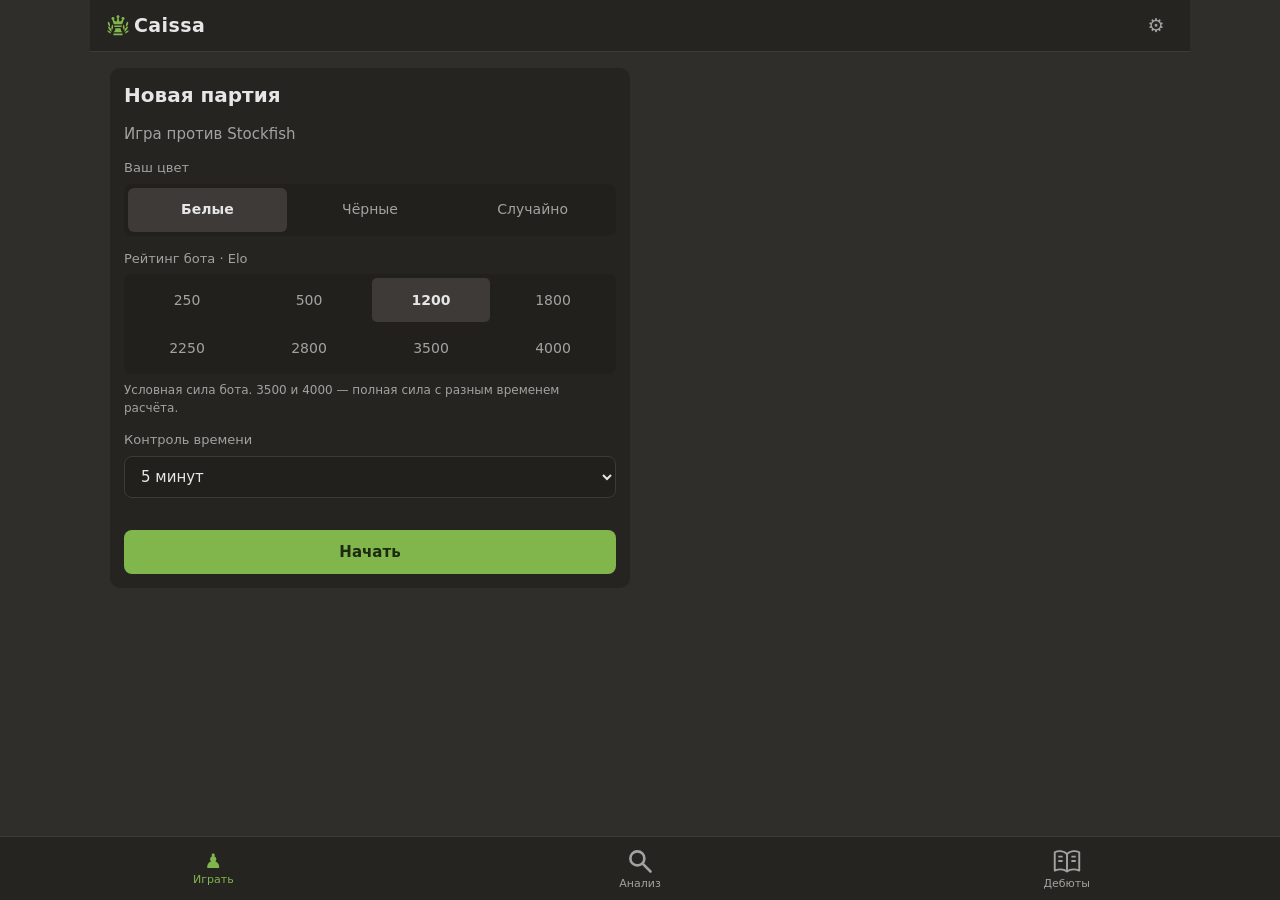
==== commit 421a6dc2: "Fix capture audio, visual premoves and opening sounds; install queen icon" ====
--- a/assets/web/index.html
+++ b/assets/web/index.html
@@ -8,12 +8,13 @@
 <link rel="stylesheet" href="style.css">
 <link rel="stylesheet" href="board-fixes.css">
 <link rel="stylesheet" href="caissa.css">
+<link rel="stylesheet" href="board-premove.css">
 </head>
 <body>
-<div id="launch" aria-hidden="true"><img src="caissa-knight.svg" alt=""><strong>Caissa</strong></div>
+<div id="launch" aria-hidden="true"><img src="caissa-queen.svg" alt=""><strong>Caissa</strong></div>
 <div id="app">
   <header id="topbar">
-    <div class="brand"><img src="caissa-knight.svg" alt="">Caissa</div>
+    <div class="brand"><img src="caissa-queen.svg" alt="">Caissa</div>
     <button id="settingsBtn" class="icon-btn" aria-label="Настройки">⚙</button>
   </header>
 
--- a/assets/web/board-premove.css
+++ b/assets/web/board-premove.css
@@ -0,0 +1,4 @@
+/* Red squares identify the queued future move without covering the real check aura. */
+.board .sq.premove-to { background-color: #d08484; background-image: none; }
+.board .sq.premove-from { background-color: #bb8580; background-image: none; }
+.board .pc.premove-piece { z-index: 8; }
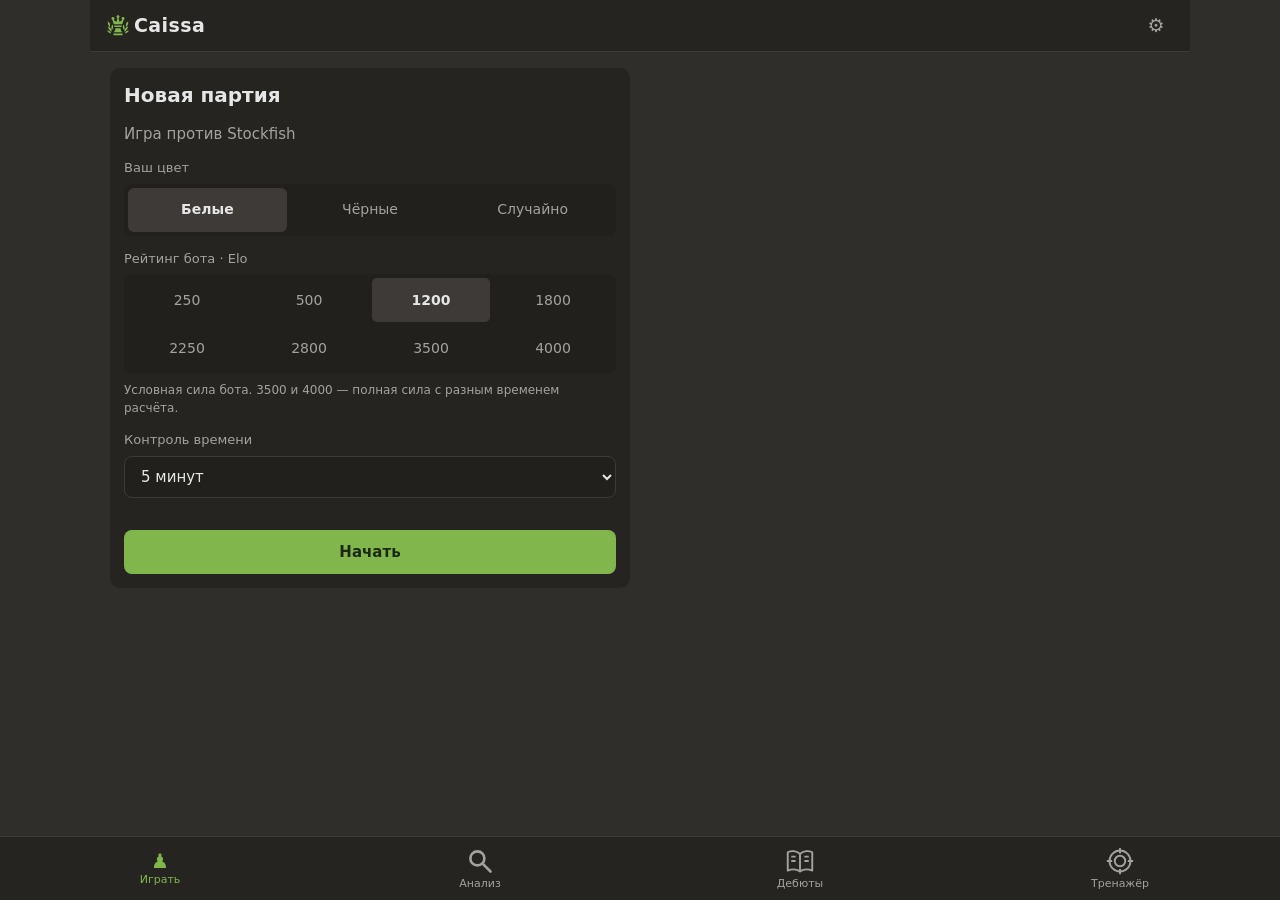
==== commit 64e8652b: "Add offline puzzle trainer, themes and piece sets; polish game controls" ====
--- a/assets/web/index.html
+++ b/assets/web/index.html
@@ -9,6 +9,9 @@
 <link rel="stylesheet" href="board-fixes.css">
 <link rel="stylesheet" href="caissa.css">
 <link rel="stylesheet" href="board-premove.css">
+<link rel="stylesheet" href="board-review.css">
+<link rel="stylesheet" href="appearance.css">
+<link rel="stylesheet" href="trainer.css">
 </head>
 <body>
 <div id="launch" aria-hidden="true"><img src="caissa-queen.svg" alt=""><strong>Caissa</strong></div>
@@ -55,9 +58,9 @@
           <div id="playBoard" class="board"></div>
         </div>
         <div class="board-tools" id="playTimeline" aria-label="Просмотр партии без отмены ходов">
-          <button id="playFirst" aria-label="Первая позиция">«</button><button id="playPrev" aria-label="Посмотреть предыдущий ход">‹</button>
+          <button id="playFirst" aria-label="На 5 ходов назад">«</button><button id="playPrev" aria-label="Посмотреть предыдущий ход">‹</button>
           <span class="step-label" id="playPosition">0 / 0</span>
-          <button id="playNext" aria-label="Посмотреть следующий ход">›</button><button id="playLast" aria-label="Текущая позиция">»</button>
+          <button id="playNext" aria-label="Посмотреть следующий ход">›</button><button id="playLast" aria-label="На 5 ходов вперёд">»</button>
         </div>
         </div>
         <div class="player" id="playBottom">
@@ -93,9 +96,9 @@
           <div id="liveBoard" class="board"></div>
         </div>
         <div class="board-tools" id="liveQuickTools" aria-label="Ходы живого анализа">
-          <button id="liveFirst" aria-label="Первая позиция">«</button><button id="liveUndo" aria-label="Посмотреть предыдущий ход">‹</button>
+          <button id="liveFirst" aria-label="На 5 ходов назад">«</button><button id="liveUndo" aria-label="Посмотреть предыдущий ход">‹</button>
           <span id="livePosition" class="step-label">0 / 0</span>
-          <button id="liveRedo" aria-label="Посмотреть следующий ход">›</button><button id="liveLast" aria-label="Последняя позиция">»</button>
+          <button id="liveRedo" aria-label="Посмотреть следующий ход">›</button><button id="liveLast" aria-label="На 5 ходов вперёд">»</button>
         </div>
         </div>
         <div class="explain" id="liveExplain">Считаю…</div>
@@ -170,10 +173,10 @@
             <div id="pgnBoard" class="board"></div>
           </div>
           <div class="board-tools" aria-label="Навигация по партии">
-            <button id="pgnFirst" aria-label="Начальная позиция">«</button>
+            <button id="pgnFirst" aria-label="На 5 ходов назад">«</button>
             <button id="pgnPrev" aria-label="Предыдущий ход">‹</button>
             <button id="pgnNext" aria-label="Следующий ход">›</button>
-            <button id="pgnLast" aria-label="Последний ход">»</button>
+            <button id="pgnLast" aria-label="На 5 ходов вперёд">»</button>
             <button id="pgnArrow" aria-pressed="true">Стрелки: вкл</button>
           </div>
         </div>
@@ -202,11 +205,11 @@
           <div id="openingBoard" class="board"></div>
         </div>
         <div class="board-tools" aria-label="Навигация по дебюту">
-          <button id="openingFirst" aria-label="В начало линии">«</button>
+          <button id="openingFirst" aria-label="На 5 ходов назад">«</button>
           <button id="openingPrev" aria-label="Предыдущий ход">‹</button>
           <span class="step-label" id="openingStep"></span>
           <button id="openingNext" aria-label="Следующий ход">›</button>
-          <button id="openingLast" aria-label="В конец линии">»</button>
+          <button id="openingLast" aria-label="На 5 ходов вперёд">»</button>
         </div>
         </div>
         <div class="lesson-head"><strong id="openingCurrentMove"></strong><button id="openingArrow" class="ghost" aria-pressed="true">Стрелки: вкл</button></div>
@@ -235,12 +238,14 @@
         <button id="openingAnalyze" class="primary wide">Разобрать на доске</button>
       </div>
     </section>
+    <section id="screen-training" class="screen hidden"><div id="trainerRoot"></div></section>
   </main>
 
   <nav id="tabbar">
     <button data-tab="play" class="active"><span class="tab-ico">♟</span>Играть</button>
     <button data-tab="analysis"><span class="tab-ico analysis-search" aria-hidden="true"><svg viewBox="0 0 32 32" fill="none" stroke="currentColor" stroke-width="3" stroke-linecap="round"><circle cx="13" cy="13" r="8"/><path d="M19 19L28 28"/></svg></span>Анализ</button>
     <button data-tab="openings"><span class="tab-ico analysis-search" aria-hidden="true"><svg viewBox="0 0 32 32" fill="none" stroke="currentColor" stroke-width="2.2" stroke-linejoin="round"><path d="M16 8C12 4 6 4 2 6v21c5-2 10-2 14 1 4-3 9-3 14-1V6c-4-2-10-2-14 2Zm0 0v20M6 11h5m-5 5h5m10-5h5m-5 5h5"/></svg></span>Дебюты</button>
+    <button data-tab="training"><span class="tab-ico analysis-search" aria-hidden="true"><svg viewBox="0 0 32 32" fill="none" stroke="currentColor" stroke-width="2.2"><circle cx="16" cy="16" r="12"/><circle cx="16" cy="16" r="6"/><path d="M16 1v6m0 18v6M1 16h6m18 0h6"/></svg></span>Тренажёр</button>
   </nav>
 </div>
 
@@ -264,7 +269,9 @@
 <script src="game-session.js"></script>
 <script src="i18n.js"></script>
 <script src="sounds.js"></script>
+<script src="appearance.js"></script>
 <script src="board.js"></script>
+<script src="trainer.js"></script>
 <script src="app.js"></script>
 </body>
 </html>
--- a/assets/web/board-review.css
+++ b/assets/web/board-review.css
@@ -0,0 +1,3 @@
+.board .sq.review-square:not(.check):not(.selected):not(.premove-to):not(.premove-from) {
+  background-image: linear-gradient(var(--review-tint), var(--review-tint));
+}
--- a/assets/web/appearance.css
+++ b/assets/web/appearance.css
@@ -0,0 +1,29 @@
+html[data-theme="gruvbox"], html[data-theme="catppuccin"] { color-scheme: dark; }
+html[data-theme]:not([data-theme="classic"]) #launch { background: var(--panel); }
+html[data-theme]:not([data-theme="classic"]) .toast,
+html[data-theme]:not([data-theme="classic"]) .seg button.active,
+html[data-theme]:not([data-theme="classic"]) .mv.active,
+html[data-theme]:not([data-theme="classic"]) .player .clock,
+html[data-theme]:not([data-theme="classic"]) .result-metrics > div { background: var(--line); }
+html[data-theme]:not([data-theme="classic"]) .badge.eval { background: var(--line) !important; }
+html[data-theme]:not([data-theme="classic"]) .primary,
+html[data-theme]:not([data-theme="classic"]) .controls button.primary,
+html[data-theme]:not([data-theme="classic"]) .player .clock.ticking { background: var(--accent); color: var(--panel2); }
+html[data-theme]:not([data-theme="classic"]) .primary:active { background: var(--accent-dark); }
+html[data-theme]:not([data-theme="classic"]) .player .clock.low { background: var(--panel2); color: #ffb4ab; }
+html[data-theme]:not([data-theme="classic"]) .result-metrics strong { color: var(--accent); }
+html[data-theme]:not([data-theme="classic"]) .result-metrics span { color: var(--text); }
+html[data-theme]:not([data-theme="classic"]) .sound-volume input { accent-color: var(--accent); }
+html[data-theme]:not([data-theme="classic"]) .result-actions #resultNew { border-color: var(--muted); }
+html[data-theme]:not([data-theme="classic"]) .opening-card:active { background: var(--line); }
+html[data-theme]:not([data-theme="classic"]) .opening-card .eco,
+html[data-theme]:not([data-theme="classic"]) .board-tools .step-action,
+html[data-theme]:not([data-theme="classic"]) .opening-filters button.active { background: var(--panel2); color: var(--accent); }
+html[data-theme]:not([data-theme="classic"]) .acc.black .bar span { background: var(--accent-dark); }
+html[data-theme]:not([data-theme="classic"]) .sq.light .coord,
+html[data-theme]:not([data-theme="classic"]) .sq.dark .coord { color: var(--panel2); opacity: 1; }
+html[data-theme]:not([data-theme="classic"]) .evalbar { background: var(--line); }
+.modal .settings-actions { display: flex; align-items: center; justify-content: space-between; gap: 20px; }
+.settings-actions #settingsCancel { border: 1px solid var(--line); border-radius: 7px; min-height: 44px; padding: 10px 14px; }
+.settings-piece-preview { display: flex; flex-wrap: wrap; align-items: center; gap: 8px; margin-top: 10px; }
+.settings-piece-preview img { display: block; width: 32px; height: 32px; object-fit: contain; }
--- a/assets/web/trainer.css
+++ b/assets/web/trainer.css
@@ -0,0 +1,33 @@
+.trainer-head h2 { margin: 0 0 6px; font-size: 23px; }
+.trainer-head p { margin: 0 0 16px; }
+#trainerRoot[data-trainer-active="true"] .trainer-head p,
+#trainerRoot[data-trainer-active="true"] .trainer-rules { display: none; }
+#trainerRoot[data-trainer-active="true"] .trainer-head h2 { font-size: 20px; margin-bottom: 10px; }
+#trainerRoot .btn { padding: 10px 14px; border: 1px solid var(--line); border-radius: 7px; background: var(--panel); }
+#trainerRoot .btn.primary { background: var(--accent); color: #17220d; border-color: var(--accent); }
+#trainerRoot .btn:hover:not(:disabled) { filter: brightness(1.12); }
+#trainerRoot .btn:active:not(:disabled) { filter: brightness(.9); }
+.trainer-settings { display: flex; align-items: end; gap: 10px; flex-wrap: wrap; }
+.trainer-settings label { flex: 1 1 150px; min-width: 0; }
+.trainer-settings label > span { display: block; margin-bottom: 5px; }
+.trainer-settings > button { min-height: 44px; }
+.trainer-rules { font-size: 13px; line-height: 1.5; }
+.trainer-stats { min-height: 26px; font-variant-numeric: tabular-nums; font-weight: 600; }
+.trainer-position { min-height: 24px; font-size: 14px; color: var(--muted); }
+.trainer-board { width: 100%; aspect-ratio: 1; }
+.trainer-feedback { background: var(--panel); padding: 14px; margin-top: 12px; border-radius: 8px; min-height: 68px; }
+.trainer-feedback p { margin: 8px 0 0; line-height: 1.5; overflow-wrap: anywhere; }
+.trainer-feedback p:empty { display: none; }
+.trainer-actions { display: flex; gap: 8px; flex-wrap: wrap; margin: 12px 0; }
+.trainer-actions .btn { flex: 1 1 auto; min-height: 44px; }
+.trainer-result { border-left: 3px solid var(--accent); background: var(--panel); padding: 16px; margin: 12px 0; }
+.trainer-source { font-size: 12px; line-height: 1.5; }
+.trainer-access { margin: 16px 0; }
+.trainer-access summary { cursor: pointer; padding: 8px 0; }
+.trainer-access form { display: flex; align-items: end; flex-wrap: wrap; gap: 8px; padding: 8px 0; }
+.trainer-access label > span { display: block; margin-bottom: 6px; }
+.trainer-access input { width: 130px; min-height: 44px; padding: 8px; background: var(--panel); border: 1px solid var(--line); border-radius: 6px; }
+.trainer-promotion { display: flex; justify-content: center; gap: 8px; padding: 10px; }
+.trainer-promotion[hidden], .trainer-actions [hidden], .trainer-result[hidden] { display: none; }
+.trainer-promotion .btn { min-width: 48px; min-height: 48px; }
+@media (max-width: 380px) { .trainer-settings label { flex-basis: 120px; } .trainer-settings > button { width: 100%; } }
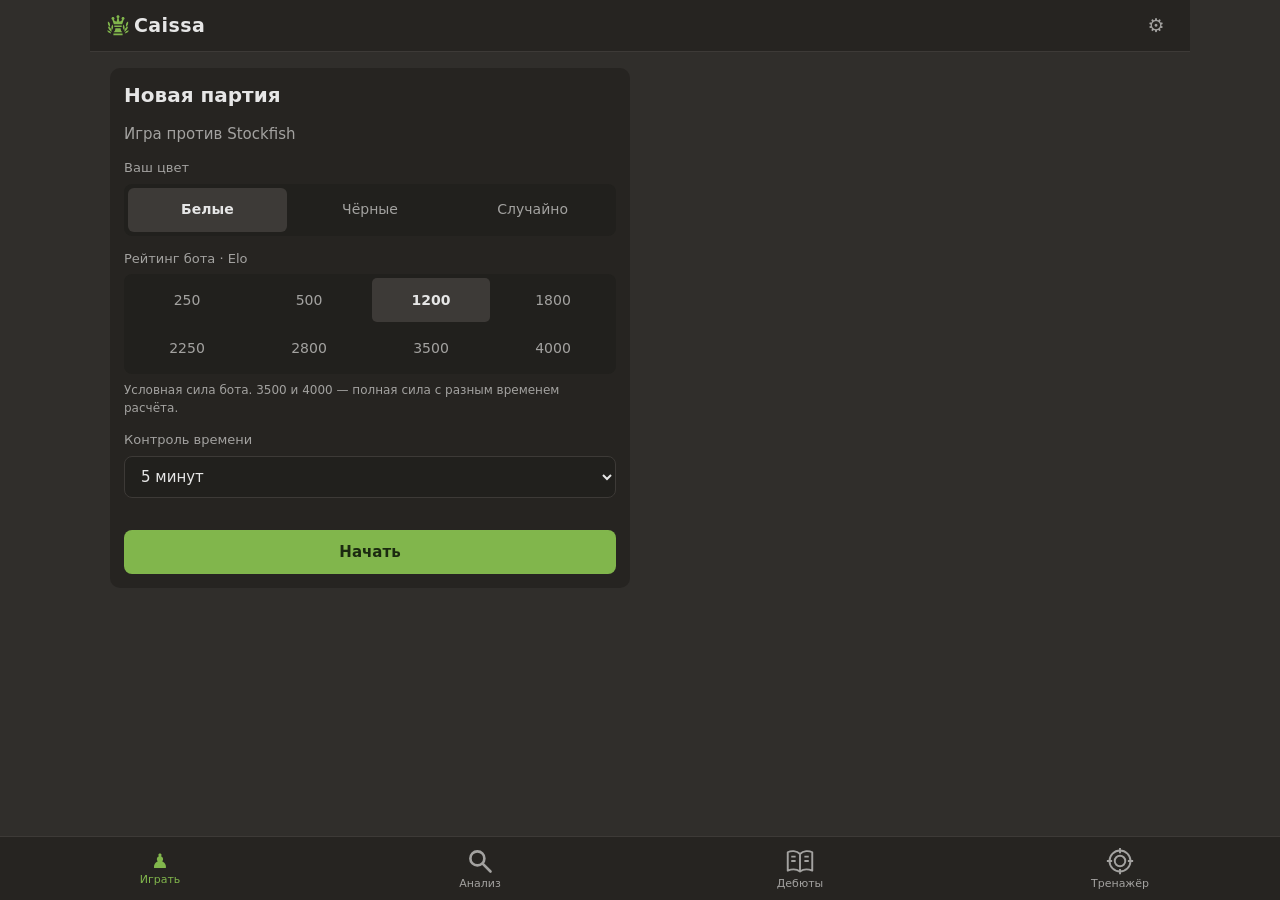
==== commit 3f2e298e: "Polish trainer, premove queues and bullet timing; add GitHub update checks" ====
--- a/assets/web/index.html
+++ b/assets/web/index.html
@@ -12,6 +12,7 @@
 <link rel="stylesheet" href="board-review.css">
 <link rel="stylesheet" href="appearance.css">
 <link rel="stylesheet" href="trainer.css">
+<link rel="stylesheet" href="updates.css">
 </head>
 <body>
 <div id="launch" aria-hidden="true"><img src="caissa-queen.svg" alt=""><strong>Caissa</strong></div>
@@ -188,7 +189,7 @@
 
     <section id="screen-openings" class="screen hidden">
       <div id="openingListView">
-        <div class="opening-filters" id="openingFilters" aria-label="Тип дебюта"><button data-filter="all" class="active" aria-pressed="true">Все</button><button data-filter="attack" aria-pressed="false">Атаки</button><button data-filter="counter" aria-pressed="false">Контры</button><button data-filter="gambit" aria-pressed="false">Гамбиты</button></div>
+        <div class="opening-filters" id="openingFilters" aria-label="Тип дебюта"><button data-filter="all" class="active" aria-pressed="true">Все</button><button data-filter="attack" aria-pressed="false">Атаки</button><button data-filter="counter" aria-pressed="false">Контры</button><button data-filter="gambit" aria-pressed="false">Гамбиты</button><button data-filter="mates" aria-pressed="false">Маты</button></div>
         <input id="openingSearch" type="search" placeholder="Поиск дебюта" autocomplete="off">
         <div id="openingList" class="opening-list"></div>
       </div>
@@ -271,7 +272,9 @@
 <script src="sounds.js"></script>
 <script src="appearance.js"></script>
 <script src="board.js"></script>
+<script src="puzzle-provider.js"></script>
 <script src="trainer.js"></script>
+<script src="updates.js"></script>
 <script src="app.js"></script>
 </body>
 </html>
--- a/assets/web/caissa.css
+++ b/assets/web/caissa.css
@@ -1,7 +1,8 @@
-.brand{display:flex;align-items:center;gap:4px}.brand img{width:28px;height:32px;object-fit:contain;margin-right:-2px;transform:translateY(-1px)}
-.brand::before{content:none}
+.brand{display:flex;align-items:center;gap:4px}.brand img,#launch img{display:none}
+.brand::before,#launch::before{content:"";display:block;background:var(--accent);-webkit-mask:url("caissa-queen.svg") center/contain no-repeat;mask:url("caissa-queen.svg") center/contain no-repeat}
+.brand::before{width:28px;height:32px;margin-right:-2px;transform:translateY(-1px)}
 #launch{position:fixed;inset:0;background:#262421;z-index:1000;display:flex;flex-direction:column;align-items:center;justify-content:center;gap:18px;pointer-events:none;animation:launch-out .2s ease .85s forwards}
-#launch img{width:120px;height:140px;animation:knight-arrive .65s ease both}#launch strong{font-size:30px;letter-spacing:1px}
+#launch::before{width:120px;height:140px;animation:knight-arrive .65s ease both}#launch strong{font-size:30px;letter-spacing:1px}
 @keyframes launch-out{to{opacity:0;visibility:hidden}}@keyframes knight-arrive{from{opacity:0;transform:translateY(14px) scale(.9)}to{opacity:1;transform:none}}
 #levelSeg{display:grid;grid-template-columns:repeat(4,minmax(0,1fr));gap:4px}#levelSeg button{border-radius:5px;min-width:0}
 .small-note{font-size:12px;line-height:1.45;margin:8px 0 0}.player .clock{margin-left:auto;font-variant-numeric:tabular-nums;background:#34322e;padding:5px 9px;border-radius:5px;min-width:68px;text-align:center;font-weight:700}.player .clock.ticking{background:#81b64c;color:#17220d}.player .clock.low{color:#ff9797;background:#472e2d}
@@ -11,5 +12,5 @@
 @media(prefers-reduced-motion:reduce){#launch,#launch img,.result-hero{animation:none}#launch{display:none}}
 #playSetup label.field{display:block}#startGame{margin-top:18px}
 .settings-footer{text-align:center;margin-top:24px;padding-top:16px;border-top:1px solid var(--line)}.settings-footer p{font-size:12px;margin:0 0 12px}.settings-footer #showLicenses{font-size:17px;min-height:44px;padding:10px 24px}.settings-footer .source-link{display:block;margin:10px auto 0;font-size:13px;color:var(--accent);width:fit-content;min-height:32px;padding:6px 12px}
-.result-actions{display:flex;align-items:center;justify-content:space-between;gap:20px}.result-actions #resultNew{border:1px solid #77746c;border-radius:7px;padding:10px 13px;margin-right:auto;min-height:44px}.result-actions #resultReview{min-height:44px;flex:0 1 auto}.result-actions button{white-space:normal}
+.modal .result-actions{display:grid;grid-template-columns:repeat(2,minmax(0,1fr));align-items:stretch;gap:16px}.result-actions #resultNew{border:1px solid #77746c;border-radius:7px;padding:12px 14px}.result-actions button{min-width:0;min-height:48px;white-space:normal;text-align:center}.result-actions + button{display:block;margin:12px auto 0;text-align:center}
 #playReport{margin:8px 0}
--- a/assets/web/board-premove.css
+++ b/assets/web/board-premove.css
@@ -2,3 +2,5 @@
 .board .sq.premove-to { background-color: #d08484; background-image: none; }
 .board .sq.premove-from { background-color: #bb8580; background-image: none; }
 .board .pc.premove-piece { z-index: 8; }
+
+.board .sq.premove-from.premove-to { background-color: #d08484; }
--- a/assets/web/appearance.css
+++ b/assets/web/appearance.css
@@ -23,7 +23,12 @@
 html[data-theme]:not([data-theme="classic"]) .sq.light .coord,
 html[data-theme]:not([data-theme="classic"]) .sq.dark .coord { color: var(--panel2); opacity: 1; }
 html[data-theme]:not([data-theme="classic"]) .evalbar { background: var(--line); }
-.modal .settings-actions { display: flex; align-items: center; justify-content: space-between; gap: 20px; }
+.modal label.field { display: block; margin: 16px 0; }
+.modal .settings-actions { display: grid; grid-template-columns: repeat(2, minmax(0, 1fr)); align-items: stretch; gap: 16px; }
+.settings-actions button { min-width: 0; min-height: 48px; text-align: center; white-space: normal; }
 .settings-actions #settingsCancel { border: 1px solid var(--line); border-radius: 7px; min-height: 44px; padding: 10px 14px; }
 .settings-piece-preview { display: flex; flex-wrap: wrap; align-items: center; gap: 8px; margin-top: 10px; }
 .settings-piece-preview img { display: block; width: 32px; height: 32px; object-fit: contain; }
+
+.settings-footer { display:flex; flex-direction:column; align-items:center; gap:8px; }
+.settings-footer #checkUpdates { width:100%; max-width:260px; min-height:44px; padding:10px 16px; border:1px solid var(--line); border-radius:7px; }
--- a/assets/web/trainer.css
+++ b/assets/web/trainer.css
@@ -22,12 +22,17 @@
 .trainer-actions .btn { flex: 1 1 auto; min-height: 44px; }
 .trainer-result { border-left: 3px solid var(--accent); background: var(--panel); padding: 16px; margin: 12px 0; }
 .trainer-source { font-size: 12px; line-height: 1.5; }
-.trainer-access { margin: 16px 0; }
-.trainer-access summary { cursor: pointer; padding: 8px 0; }
-.trainer-access form { display: flex; align-items: end; flex-wrap: wrap; gap: 8px; padding: 8px 0; }
-.trainer-access label > span { display: block; margin-bottom: 6px; }
-.trainer-access input { width: 130px; min-height: 44px; padding: 8px; background: var(--panel); border: 1px solid var(--line); border-radius: 6px; }
 .trainer-promotion { display: flex; justify-content: center; gap: 8px; padding: 10px; }
 .trainer-promotion[hidden], .trainer-actions [hidden], .trainer-result[hidden] { display: none; }
 .trainer-promotion .btn { min-width: 48px; min-height: 48px; }
 @media (max-width: 380px) { .trainer-settings label { flex-basis: 120px; } .trainer-settings > button { width: 100%; } }
+
+#trainerRoot [hidden] { display: none !important; }
+.trainer-settings > button { flex: 1 0 100%; width: 100%; margin-top: 4px; }
+.trainer-settings label { flex: 1 1 120px; }
+.trainer-settings select { width: 100%; min-width: 0; }
+.trainer-summary { margin: 0 0 10px; font-size: 13px; }
+.trainer-history { display: grid; grid-template-columns: 44px 44px 1fr 44px 44px; align-items: center; gap: 4px; margin-top: 8px; }
+#trainerRoot .trainer-history .btn { min-height: 44px; padding: 6px; font-size: 24px; }
+.trainer-history > span { text-align: center; font-size: 12px; font-variant-numeric: tabular-nums; }
+#trainerRoot .trainer-history .trainer-current { grid-column: 1 / -1; font-size: 14px; color: var(--accent); }
--- a/assets/web/updates.css
+++ b/assets/web/updates.css
@@ -0,0 +1,19 @@
+.update-dialog { min-width: 0; }
+.update-version { display: inline-block; margin: 6px 0 16px; color: var(--accent); font-size: 22px; font-weight: 700; overflow-wrap: anywhere; }
+.update-notes { margin: 0 0 14px; padding-left: 20px; line-height: 1.5; overflow-wrap: anywhere; }
+.update-notes li + li { margin-top: 6px; }
+.update-release-link { display: inline-block; padding: 8px 0; text-underline-offset: 3px; overflow-wrap: anywhere; }
+.update-question { margin: 16px 0 12px; }
+.modal .update-actions { display: grid; grid-template-columns: repeat(2, minmax(0, 1fr)); gap: 10px; margin-top: 16px; }
+.update-actions .update-action {
+  display: flex; align-items: center; justify-content: center; text-align: center; text-decoration: none;
+  min-width: 0; min-height: 52px; padding: 10px 12px;
+  background: var(--panel2); color: var(--text); border: 1px solid var(--line);
+  border-radius: 8px; font-weight: 600; line-height: 1.35; white-space: normal; overflow-wrap: anywhere;
+}
+.update-actions .update-action:hover { border-color: var(--accent); }
+.update-actions .update-action:active { background: var(--line); }
+.update-actions .update-action:focus-visible { outline: 2px solid var(--accent); outline-offset: 3px; }
+
+.update-actions .update-action.primary { background: var(--accent); border-color: var(--accent); color: var(--panel2); }
+.update-actions .update-action.primary:active { background: var(--accent-dark); }
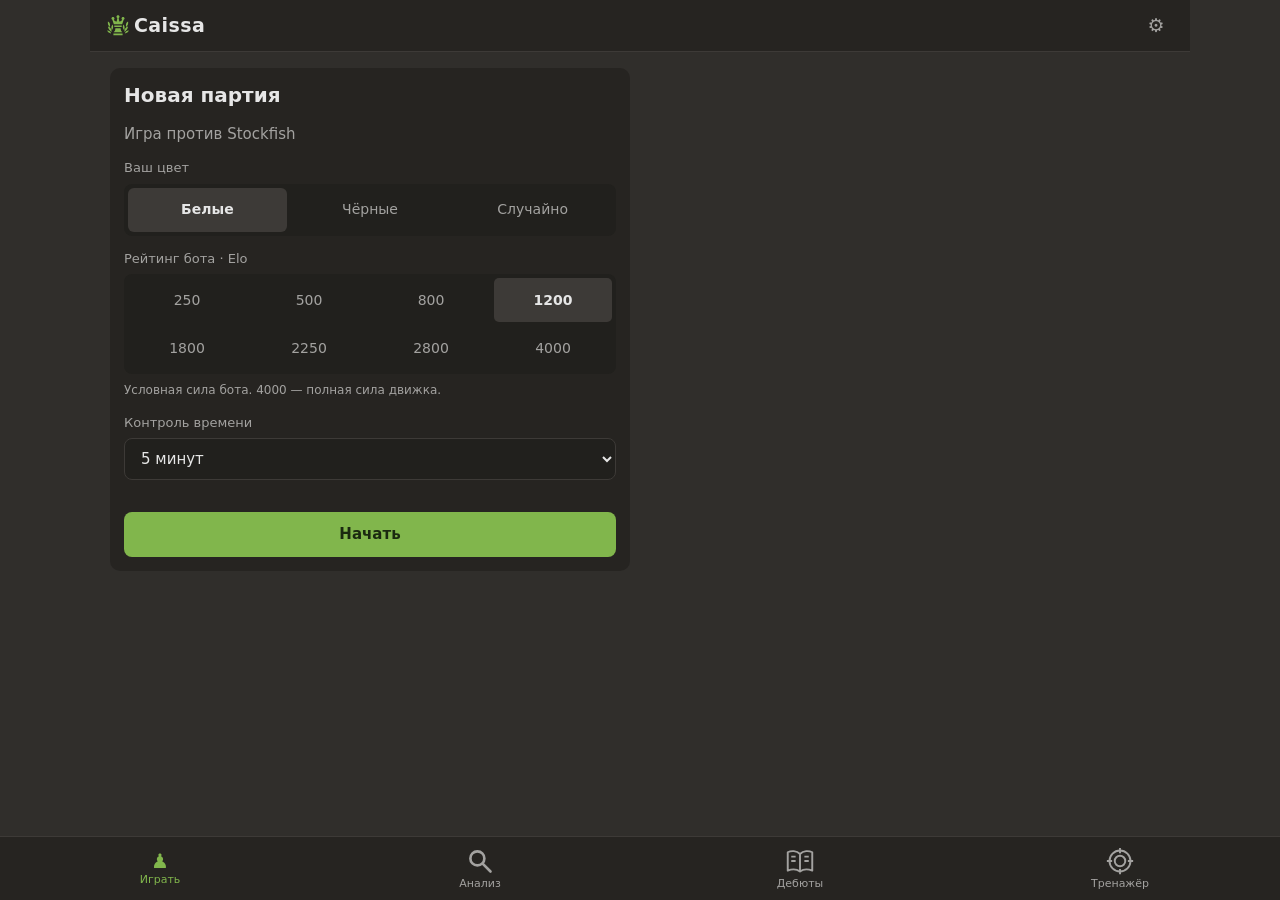
==== commit d4cfb542: "Release Caissa 1.5.2: trainer fixes and expanded opening study" ====
--- a/assets/web/index.html
+++ b/assets/web/index.html
@@ -39,11 +39,11 @@
           <span class="field-label">Рейтинг бота · Elo</span>
           <div class="seg" id="levelSeg">
             <button data-level="250">250</button><button data-level="500">500</button>
-            <button data-level="1200" class="active">1200</button><button data-level="1800">1800</button>
+            <button data-level="800">800</button><button data-level="1200" class="active">1200</button><button data-level="1800">1800</button>
             <button data-level="2250">2250</button><button data-level="2800">2800</button>
-            <button data-level="3500">3500</button><button data-level="4000">4000</button>
-          </div>
-          <p class="muted small-note">Условная сила бота. 3500 и 4000 — полная сила с разным временем расчёта.</p>
+            <button data-level="4000">4000</button>
+          </div>
+          <p class="muted small-note">Условная сила бота. 4000 — полная сила движка.</p>
         </div>
         <label class="field"><span class="field-label">Контроль времени</span><select id="playTime" class="select"><option value="0:0">Без часов</option><option value="1:0">1 минута</option><option value="3:0">3 минуты</option><option value="3:2">3 + 2</option><option value="5:0" selected>5 минут</option><option value="10:0">10 минут</option><option value="15:10">15 + 10</option></select></label>
         <button id="startGame" class="primary wide">Начать</button>
@@ -125,8 +125,8 @@
             <button id="pgnPick" class="primary">Выбрать .pgn</button>
             <button id="pgnPasteBtn">Вставить PGN</button>
           </div>
-          <textarea id="pgnText" class="hidden" rows="6" placeholder="[Event &quot;...&quot;]&#10;1. e4 e5 2. Nf3 ..."></textarea>
-          <button id="pgnParse" class="primary wide hidden">Разобрать текст</button>
+          <textarea id="pgnText" rows="6" placeholder="[Event &quot;...&quot;]&#10;1. e4 e5 2. Nf3 ..."></textarea>
+          <button id="pgnParse" class="primary wide">Разобрать текст</button>
             <div class="seg small" id="pgnDepth">
               <button data-depth="14" class="active">Быстро</button>
               <button data-depth="18">Глубоко</button>
@@ -220,8 +220,8 @@
         <div class="moves" id="openingMoves" aria-label="Ходы выбранного варианта"></div>
         <section class="card explorer-card" aria-label="Необязательная база Lichess онлайн">
           <h3>Продолжения Lichess</h3><button id="explorerLoad" class="primary wide">Запросить эту позицию</button>
-          <p class="muted" id="explorerStatus" role="status">База мастеров — по запросу. Встроенные дебюты доступны без интернета.</p>
-          <div id="explorerMoves"></div>
+          <p class="muted" id="explorerStatus" role="status">Продолжения и примеры партий Lichess. Встроенные дебюты доступны без интернета.</p>
+          <div id="explorerMoves"></div><div id="explorerGames" class="explorer-games"></div>
         </section>
         <div class="opening-line" id="openingLine"></div>
         <div class="guide">
@@ -262,6 +262,7 @@
 <script src="analysis.js"></script>
 <script src="pgn.js"></script>
 <script src="move-classification.js"></script>
+<script src="opening-review.js"></script>
 <script src="review-pipeline.js"></script>
 <script src="openings-lookup.js"></script>
 <script src="opening-lessons.js"></script>
--- a/assets/web/appearance.css
+++ b/assets/web/appearance.css
@@ -32,3 +32,7 @@
 
 .settings-footer { display:flex; flex-direction:column; align-items:center; gap:8px; }
 .settings-footer #checkUpdates { width:100%; max-width:260px; min-height:44px; padding:10px 16px; border:1px solid var(--line); border-radius:7px; }
+
+.explorer-game { display:block; width:100%; padding:12px; margin-top:8px; border:1px solid var(--line); border-radius:7px; min-height:48px; text-align:left; }
+.explorer-game strong,.explorer-game span {display:block;overflow-wrap:anywhere;}
+.explorer-game span {margin-top:4px;font-size:12px;}
--- a/assets/web/trainer.css
+++ b/assets/web/trainer.css
@@ -30,7 +30,12 @@
 #trainerRoot [hidden] { display: none !important; }
 .trainer-settings > button { flex: 1 0 100%; width: 100%; margin-top: 4px; }
 .trainer-settings label { flex: 1 1 120px; }
-.trainer-settings select { width: 100%; min-width: 0; }
+.trainer-settings select {
+  width: 100%; min-width: 0; appearance: none; -webkit-appearance: none; padding-right: 36px;
+  background-image: linear-gradient(45deg, transparent 50%, currentColor 50%), linear-gradient(135deg, currentColor 50%, transparent 50%);
+  background-position: calc(100% - 20px) 50%, calc(100% - 15px) 50%;
+  background-size: 5px 5px; background-repeat: no-repeat;
+}
 .trainer-summary { margin: 0 0 10px; font-size: 13px; }
 .trainer-history { display: grid; grid-template-columns: 44px 44px 1fr 44px 44px; align-items: center; gap: 4px; margin-top: 8px; }
 #trainerRoot .trainer-history .btn { min-height: 44px; padding: 6px; font-size: 24px; }
